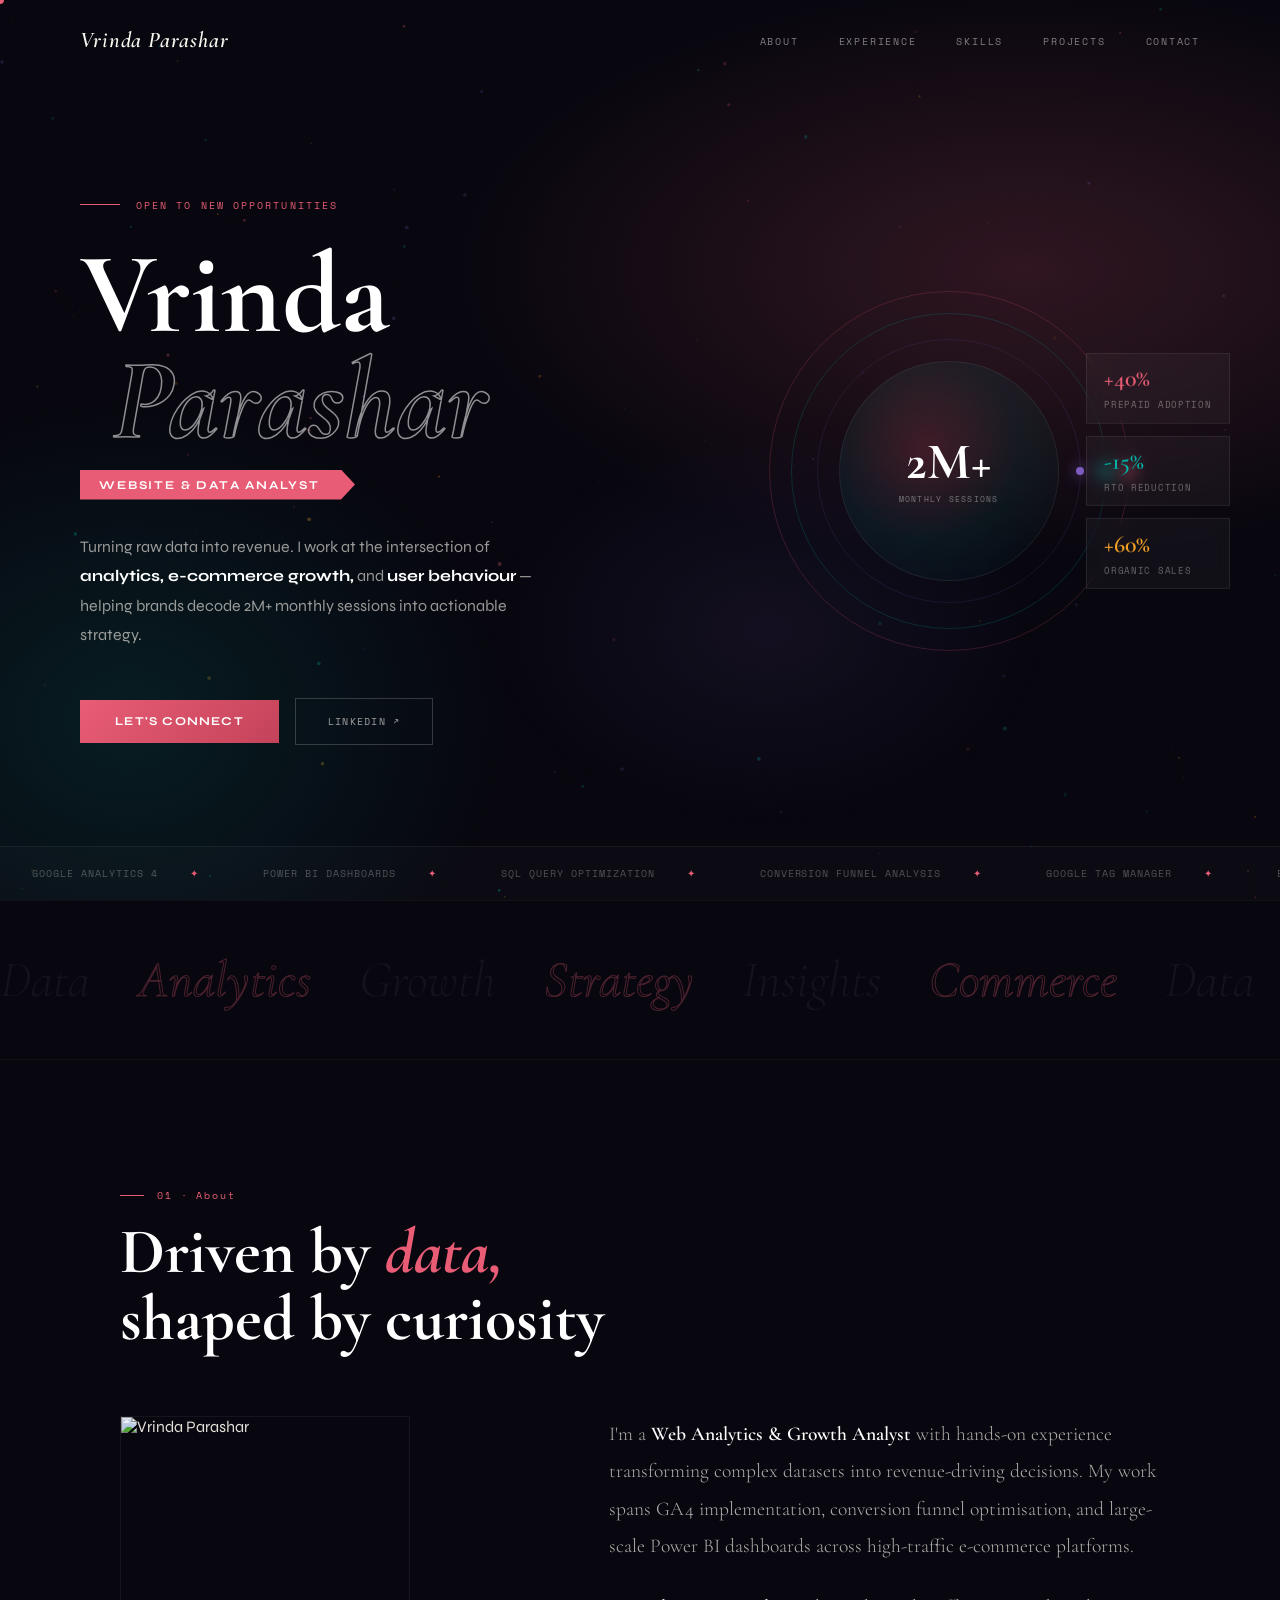
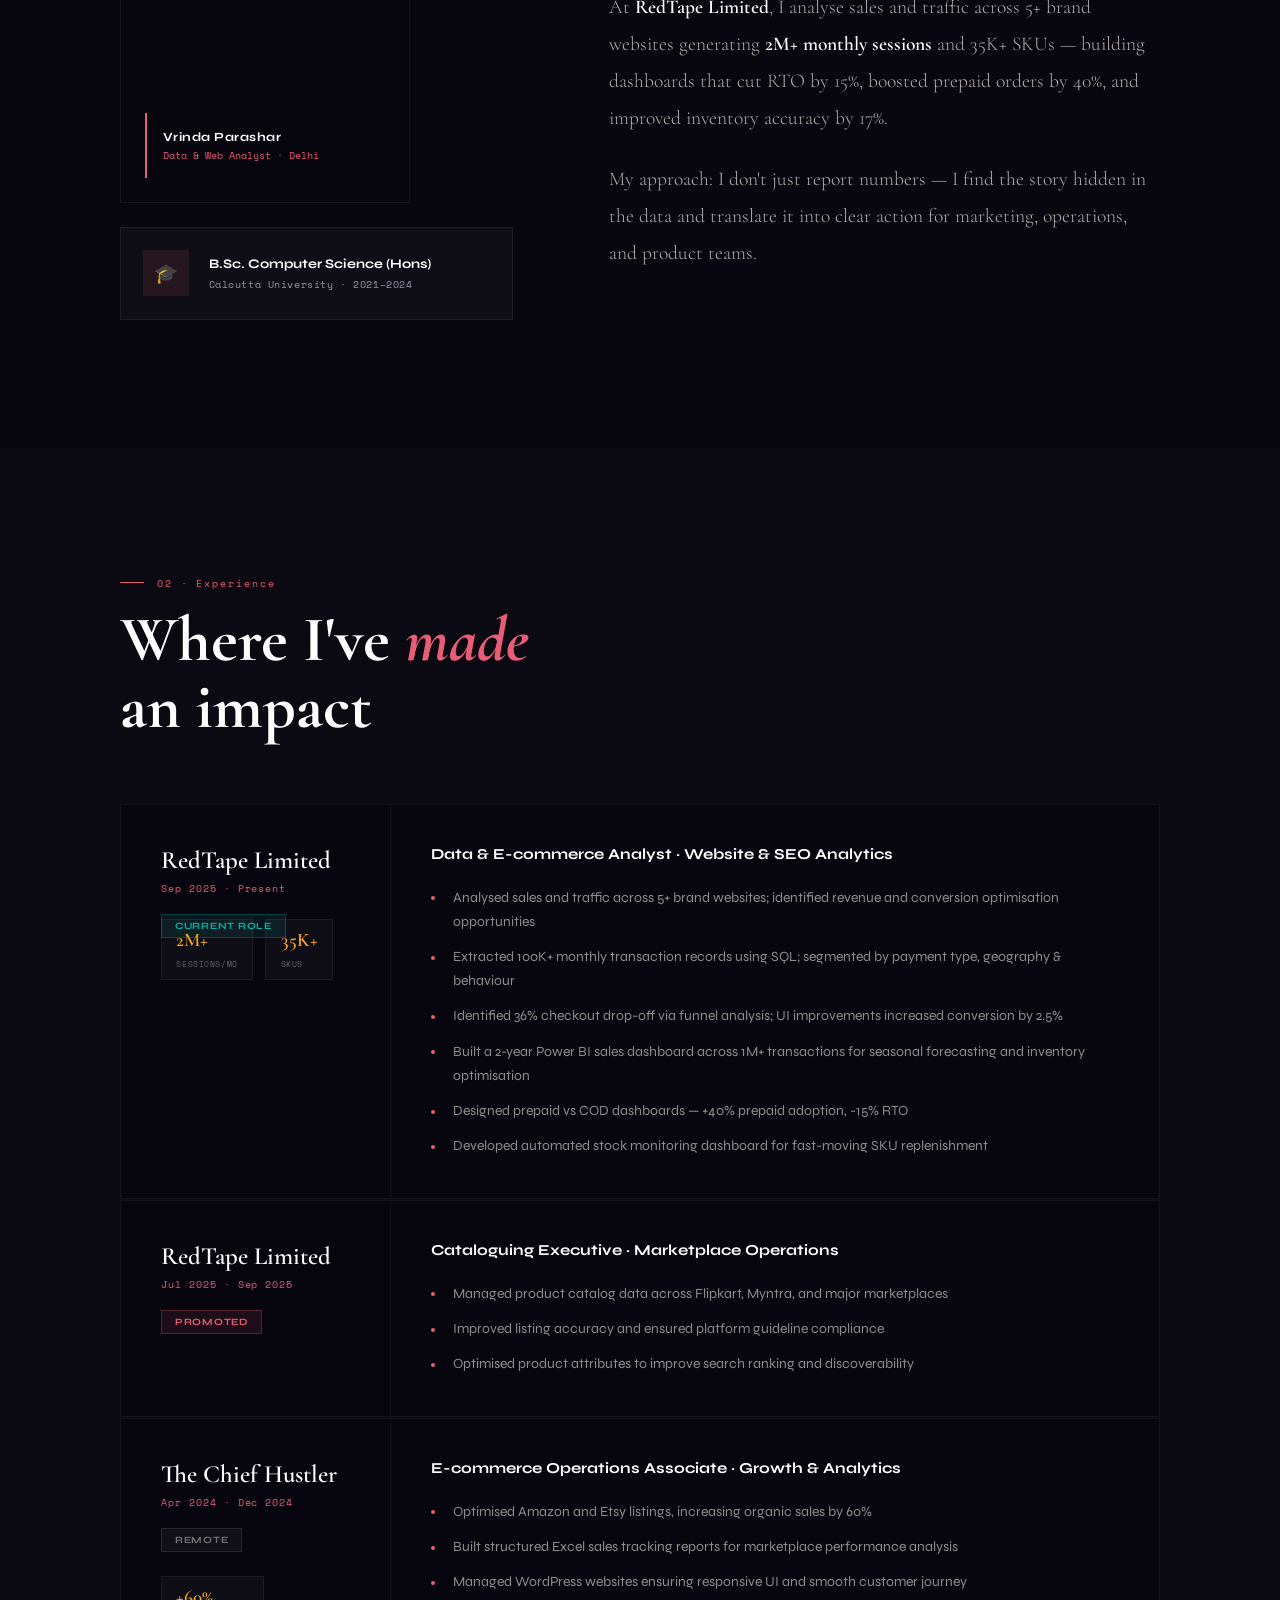
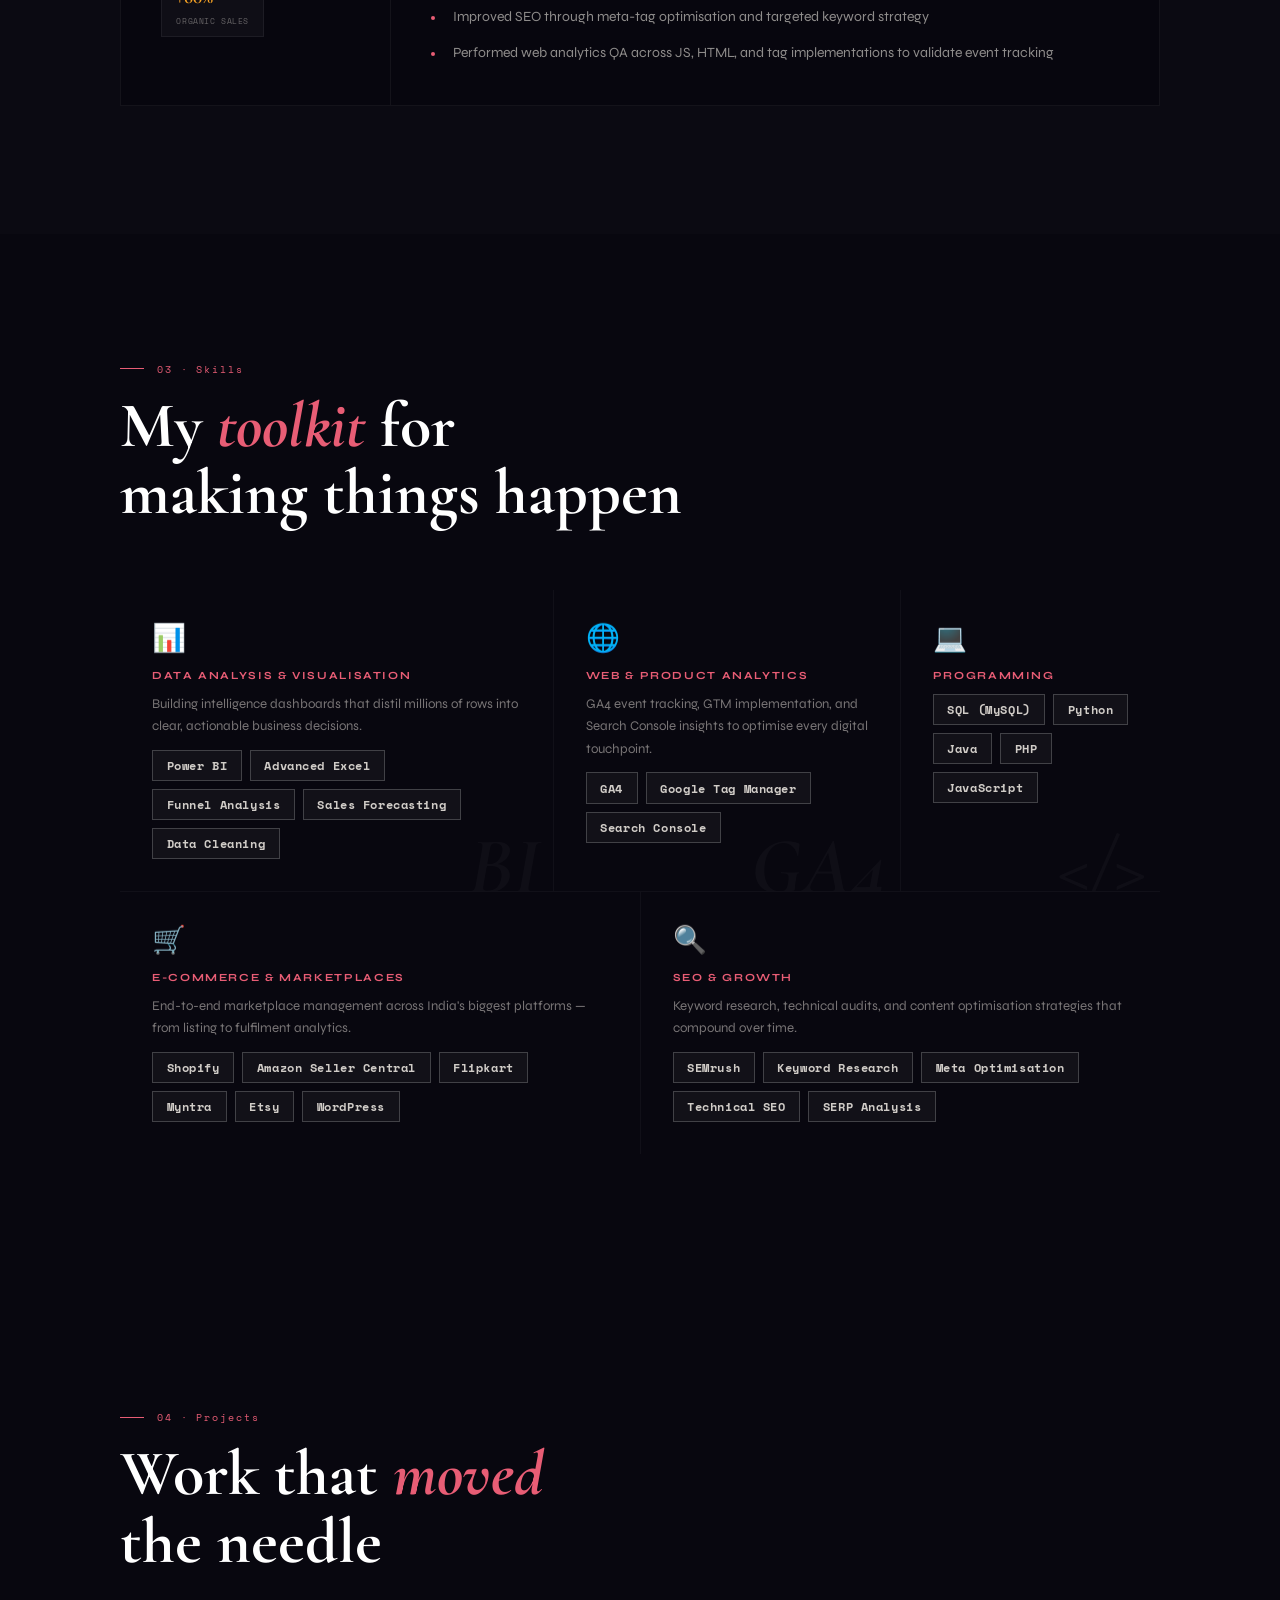
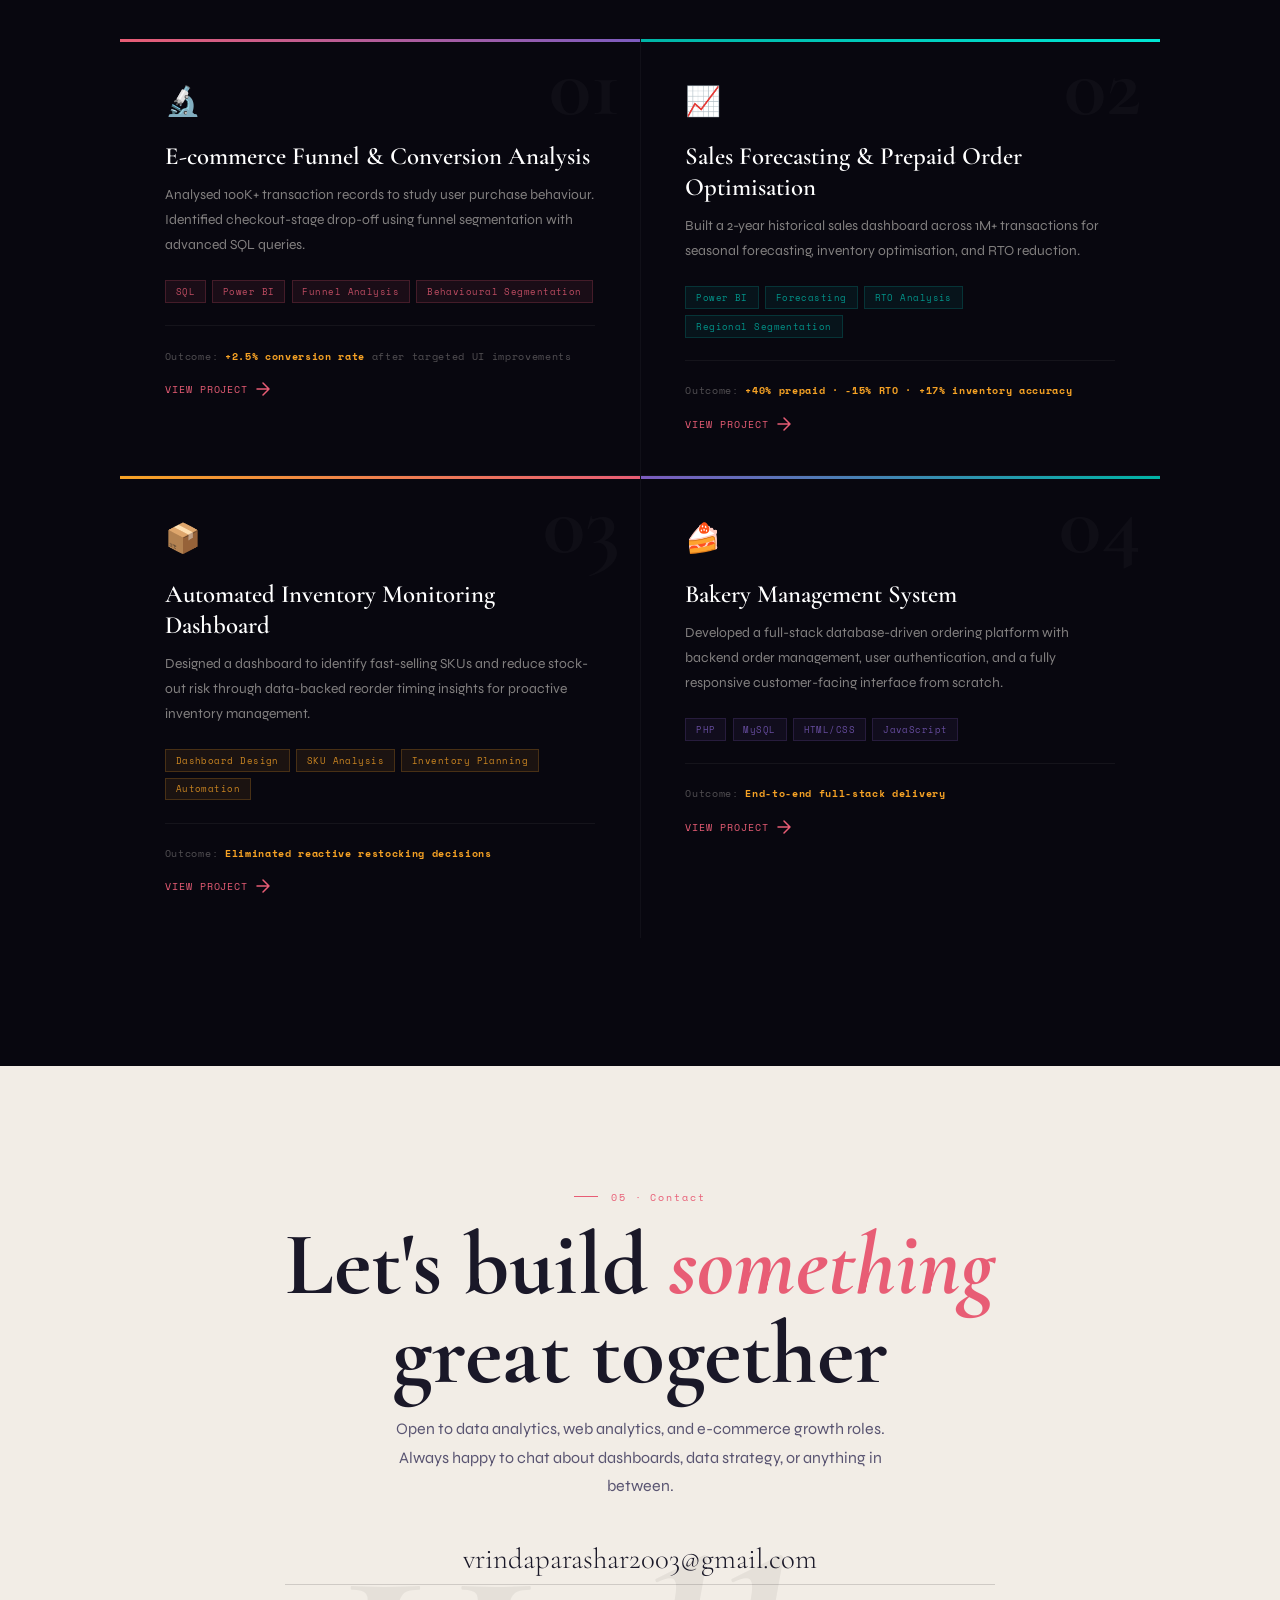
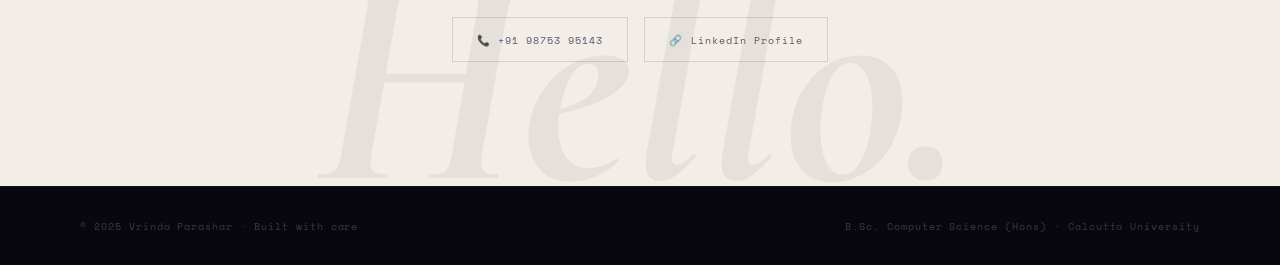
==== index (3).html @ 2be588fe "Add files via upload" ====
<!DOCTYPE html>
<html lang="en">
<head>
<meta charset="UTF-8">
<meta name="viewport" content="width=device-width, initial-scale=1.0">
<title>Vrinda Parashar · Data Analyst</title>
<link href="https://fonts.googleapis.com/css2?family=Cormorant+Garamond:ital,wght@0,300;0,400;0,600;0,700;1,300;1,600&family=Syne:wght@400;500;600;700;800&family=Space+Mono:ital@0;1&display=swap" rel="stylesheet">
<style>
:root {
  --ink: #08070f;
  --paper: #f2ede6;
  --rose: #e85d75;
  --teal: #00b4a6;
  --amber: #f7a325;
  --violet: #7c5cbf;
  --text-dark: #1a1828;
  --text-mid: #5a5572;
  --text-light: #9893a8;
  --white: #ffffff;
}
*,*::before,*::after{box-sizing:border-box;margin:0;padding:0}
html{scroll-behavior:smooth}
body{background:var(--ink);color:var(--paper);font-family:'Syne',sans-serif;overflow-x:hidden}
#bgCanvas{position:fixed;inset:0;z-index:0;opacity:.5;pointer-events:none}

/* CURSOR */
.cur{position:fixed;pointer-events:none;z-index:9999}
#curDot{width:8px;height:8px;background:var(--rose);border-radius:50%;transform:translate(-50%,-50%);transition:transform .15s}
#curRing{width:40px;height:40px;border:1.5px solid rgba(232,93,117,.45);border-radius:50%;transform:translate(-50%,-50%);transition:width .3s,height .3s,border-color .3s}

/* NAV */
nav{position:fixed;top:0;left:0;right:0;z-index:200;display:flex;justify-content:space-between;align-items:center;padding:1.6rem 5rem;mix-blend-mode:difference}
.nav-mark{font-family:'Cormorant Garamond',serif;font-size:1.4rem;font-style:italic;font-weight:600;color:#fff;letter-spacing:.04em;text-decoration:none}
.nav-links{display:flex;gap:2.5rem;list-style:none}
.nav-links a{font-family:'Space Mono',monospace;font-size:.62rem;color:rgba(255,255,255,.5);text-decoration:none;letter-spacing:.18em;text-transform:uppercase;transition:color .3s}
.nav-links a:hover{color:#fff}

/* HERO */
.hero{min-height:100vh;display:grid;grid-template-rows:1fr auto;position:relative;overflow:hidden}
.hero-bg{position:absolute;inset:0;background:radial-gradient(ellipse 70% 50% at 80% 30%,rgba(232,93,117,.18) 0%,transparent 65%),radial-gradient(ellipse 50% 60% at 10% 80%,rgba(0,180,166,.13) 0%,transparent 60%),radial-gradient(ellipse 40% 40% at 60% 70%,rgba(124,92,191,.1) 0%,transparent 55%)}
.hero-content{display:grid;grid-template-columns:1.1fr 1fr;align-items:center;padding:10rem 5rem 4rem;position:relative;z-index:2;gap:4rem}

.hero-eyebrow{display:flex;align-items:center;gap:1rem;font-family:'Space Mono',monospace;font-size:.65rem;color:var(--rose);letter-spacing:.2em;text-transform:uppercase;margin-bottom:1.8rem;animation:fadeUp .8s .2s both}
.eyebrow-line{width:2.5rem;height:1px;background:var(--rose)}

.hero-name{font-family:'Cormorant Garamond',serif;font-size:clamp(4.5rem,9vw,8.5rem);line-height:.92;font-weight:700;color:#fff;margin-bottom:1rem;animation:fadeUp .9s .35s both}
.hero-name .line2{font-style:italic;-webkit-text-stroke:1.5px rgba(255,255,255,.55);color:transparent;padding-left:2rem;display:block}

.hero-band{display:inline-flex;align-items:center;background:var(--rose);padding:.5rem 2.2rem .5rem 1.2rem;font-family:'Syne',sans-serif;font-size:.75rem;font-weight:700;letter-spacing:.15em;text-transform:uppercase;color:#fff;margin-bottom:2rem;clip-path:polygon(0 0,calc(100% - 14px) 0,100% 50%,calc(100% - 14px) 100%,0 100%);animation:fadeUp .8s .5s both}

.hero-desc{font-size:1rem;line-height:1.85;color:rgba(242,237,230,.62);max-width:460px;margin-bottom:3rem;animation:fadeUp .8s .65s both}
.hero-desc strong{color:#fff}

.hero-ctas{display:flex;gap:1rem;align-items:center;flex-wrap:wrap;animation:fadeUp .8s .8s both}

.btn-glow{position:relative;background:linear-gradient(135deg,var(--rose),#c4435a);color:#fff;padding:.9rem 2.2rem;font-family:'Syne',sans-serif;font-size:.75rem;font-weight:700;letter-spacing:.1em;text-transform:uppercase;text-decoration:none;transition:transform .3s,box-shadow .3s;display:inline-block}
.btn-glow:hover{transform:translateY(-3px);box-shadow:0 15px 40px rgba(232,93,117,.4)}
.btn-ghost{color:rgba(242,237,230,.65);padding:.9rem 2rem;font-family:'Space Mono',monospace;font-size:.65rem;letter-spacing:.12em;text-transform:uppercase;text-decoration:none;border:1px solid rgba(242,237,230,.2);transition:all .3s;display:inline-block}
.btn-ghost:hover{border-color:var(--teal);color:var(--teal)}

/* ORB */
.hero-right{position:relative;animation:fadeUp 1s .5s both}
.data-orb{position:relative;width:360px;height:360px;margin:auto}
.orb-ring{position:absolute;inset:0;border-radius:50%;border:1px solid rgba(232,93,117,.2);animation:spinOrb 20s linear infinite}
.orb-ring:nth-child(2){inset:22px;border-color:rgba(0,180,166,.2);animation-duration:14s;animation-direction:reverse}
.orb-ring:nth-child(3){inset:48px;border-color:rgba(124,92,191,.15);animation-duration:28s}
@keyframes spinOrb{to{transform:rotate(360deg)}}
.orb-dot{position:absolute;width:8px;height:8px;border-radius:50%;top:calc(50% - 4px);right:-4px}
.orb-ring:nth-child(1) .orb-dot{background:var(--rose);box-shadow:0 0 14px var(--rose)}
.orb-ring:nth-child(2) .orb-dot{background:var(--teal);box-shadow:0 0 14px var(--teal)}
.orb-ring:nth-child(3) .orb-dot{background:var(--violet);box-shadow:0 0 14px var(--violet)}
.orb-center{position:absolute;inset:70px;border-radius:50%;background:radial-gradient(circle at 40% 40%,rgba(232,93,117,.2),rgba(0,180,166,.08),transparent);border:1px solid rgba(255,255,255,.07);display:flex;flex-direction:column;align-items:center;justify-content:center;backdrop-filter:blur(6px)}
.orb-big{font-family:'Cormorant Garamond',serif;font-size:3.2rem;font-weight:700;color:#fff;line-height:1}
.orb-lbl{font-family:'Space Mono',monospace;font-size:.52rem;color:rgba(242,237,230,.45);letter-spacing:.15em;text-transform:uppercase;margin-top:.3rem}

.stat-chips{position:absolute;right:-30px;top:50%;transform:translateY(-50%);display:flex;flex-direction:column;gap:.75rem}
.chip{background:rgba(255,255,255,.04);border:1px solid rgba(255,255,255,.08);padding:.65rem 1.1rem;backdrop-filter:blur(8px)}
.chip-val{font-family:'Cormorant Garamond',serif;font-size:1.5rem;font-weight:600;color:#fff;display:block}
.chip-lbl{font-family:'Space Mono',monospace;font-size:.54rem;color:rgba(242,237,230,.4);letter-spacing:.08em;text-transform:uppercase}
.chip:nth-child(1) .chip-val{color:var(--rose)}
.chip:nth-child(2) .chip-val{color:var(--teal)}
.chip:nth-child(3) .chip-val{color:var(--amber)}

/* TICKER */
.hero-ticker{position:relative;z-index:2;border-top:1px solid rgba(255,255,255,.05);overflow:hidden;padding:1.2rem 0;background:rgba(255,255,255,.02)}
.ticker-track{display:flex;animation:ticker 28s linear infinite;width:max-content}
.ticker-item{display:flex;align-items:center;gap:2rem;padding:0 2rem;font-family:'Space Mono',monospace;font-size:.62rem;color:rgba(242,237,230,.3);letter-spacing:.1em;text-transform:uppercase;white-space:nowrap}
.ticker-item span{color:var(--rose)}
@keyframes ticker{to{transform:translateX(-50%)}}

/* MARQUEE */
.marquee-divider{overflow:hidden;padding:3rem 0;border-top:1px solid rgba(255,255,255,.04);border-bottom:1px solid rgba(255,255,255,.04)}
.marquee-track{display:flex;gap:3rem;animation:marquee 22s linear infinite;width:max-content;align-items:center}
.mw{font-family:'Cormorant Garamond',serif;font-size:3.2rem;font-weight:300;font-style:italic;color:rgba(255,255,255,.05);white-space:nowrap}
.mw.a{-webkit-text-stroke:1px rgba(232,93,117,.3);color:transparent}
@keyframes marquee{to{transform:translateX(-50%)}}

/* SECTION */
.section{max-width:1200px;margin:0 auto;padding:8rem 5rem;position:relative;z-index:1}
.sec-num{font-family:'Space Mono',monospace;font-size:.6rem;color:var(--rose);letter-spacing:.2em;display:flex;align-items:center;gap:.8rem;margin-bottom:1rem}
.sec-num::before{content:'';width:1.5rem;height:1px;background:var(--rose)}
.sec-title{font-family:'Cormorant Garamond',serif;font-size:clamp(2.5rem,5vw,4.5rem);font-weight:700;line-height:1.05;color:#fff}
.sec-title em{font-style:italic;color:var(--rose)}
.sec-header{margin-bottom:4rem}

/* ABOUT */
.about-grid{display:grid;grid-template-columns:1fr 1.4fr;gap:6rem;align-items:start;margin-top:3rem}
.about-left{position:sticky;top:8rem}
.about-portrait{width:100%;aspect-ratio:3/4;max-width:290px;border:1px solid rgba(255,255,255,.06);position:relative;overflow:hidden}
.about-portrait img{width:100%;height:100%;object-fit:cover;object-position:center top;display:block;filter:brightness(.92) contrast(1.05)}
.portrait-tag{position:absolute;bottom:1.5rem;left:1.5rem;right:1.5rem;background:rgba(8,7,15,.85);backdrop-filter:blur(8px);padding:1rem;border-left:2px solid var(--rose)}
.pt-title{font-family:'Syne',sans-serif;font-size:.78rem;font-weight:700;color:#fff;letter-spacing:.04em}
.pt-sub{font-family:'Space Mono',monospace;font-size:.6rem;color:var(--rose);margin-top:.25rem}
.edu-badge{margin-top:1.5rem;background:rgba(255,255,255,.03);border:1px solid rgba(255,255,255,.07);padding:1.4rem;display:flex;gap:1.2rem;align-items:center}
.edu-icon{width:46px;height:46px;background:rgba(232,93,117,.1);display:flex;align-items:center;justify-content:center;font-size:1.2rem;flex-shrink:0}
.edu-deg{font-family:'Syne',sans-serif;font-size:.82rem;font-weight:700;color:#fff}
.edu-school{font-family:'Space Mono',monospace;font-size:.6rem;color:var(--text-light);letter-spacing:.06em;margin-top:.3rem}

.about-text p{font-family:'Cormorant Garamond',serif;font-size:1.22rem;font-weight:300;line-height:1.9;color:rgba(242,237,230,.72);margin-bottom:1.5rem}
.about-text p strong{color:#fff;font-weight:600}

/* EXPERIENCE */
.exp-section{background:rgba(255,255,255,.012);margin:0;max-width:100%}
.exp-inner{max-width:1200px;margin:0 auto;padding:8rem 5rem}
.exp-cards{display:flex;flex-direction:column;gap:1px;margin-top:4rem}

.exp-card{background:rgba(8,7,15,.85);border:1px solid rgba(255,255,255,.05);display:grid;grid-template-columns:270px 1fr;position:relative;overflow:hidden;transition:border-color .4s,background .4s;cursor:default}
.exp-card::before{content:'';position:absolute;left:0;top:0;bottom:0;width:3px;background:linear-gradient(to bottom,var(--rose),var(--violet));transform:scaleY(0);transform-origin:top;transition:transform .5s cubic-bezier(.4,0,.2,1)}
.exp-card:hover{border-color:rgba(232,93,117,.18);background:rgba(232,93,117,.025)}
.exp-card:hover::before{transform:scaleY(1)}

.exp-left{padding:2.5rem;border-right:1px solid rgba(255,255,255,.05)}
.exp-company{font-family:'Cormorant Garamond',serif;font-size:1.55rem;font-weight:600;color:#fff;margin-bottom:.35rem}
.exp-period{font-family:'Space Mono',monospace;font-size:.6rem;color:var(--rose);letter-spacing:.1em;margin-bottom:1.2rem}
.badge{display:inline-block;font-family:'Syne',sans-serif;font-size:.6rem;font-weight:700;padding:.3rem .8rem;letter-spacing:.08em;text-transform:uppercase}
.badge.cur{background:rgba(0,180,166,.1);border:1px solid rgba(0,180,166,.28);color:var(--teal)}
.badge.promoted{background:rgba(232,93,117,.1);border:1px solid rgba(232,93,117,.28);color:var(--rose)}
.badge.past{background:rgba(255,255,255,.04);border:1px solid rgba(255,255,255,.1);color:rgba(242,237,230,.45)}
.exp-metrics{display:flex;gap:.75rem;margin-top:1.5rem;flex-wrap:wrap}
.metric{background:rgba(255,255,255,.03);border:1px solid rgba(255,255,255,.06);padding:.5rem .9rem}
.metric-val{font-family:'Cormorant Garamond',serif;font-size:1.2rem;font-weight:600;color:var(--amber);display:block}
.metric-lbl{font-family:'Space Mono',monospace;font-size:.52rem;color:rgba(242,237,230,.38);letter-spacing:.07em;text-transform:uppercase}

.exp-right{padding:2.5rem}
.exp-role{font-family:'Syne',sans-serif;font-size:.95rem;font-weight:700;color:#fff;margin-bottom:1.4rem}
.exp-list{list-style:none;display:flex;flex-direction:column;gap:.7rem}
.exp-list li{display:grid;grid-template-columns:8px 1fr;gap:.9rem;font-size:.875rem;line-height:1.72;color:rgba(242,237,230,.58)}
.exp-list li::before{content:'';display:block;width:4px;height:4px;border-radius:50%;background:var(--rose);margin-top:.68rem;flex-shrink:0}

/* SKILLS MOSAIC */
.skills-mosaic{display:grid;grid-template-columns:repeat(12,1fr);gap:1px;background:rgba(255,255,255,.04);margin-top:3.5rem}
.skill-tile{background:var(--ink);padding:2rem;transition:background .3s;position:relative;overflow:hidden}
.skill-tile:hover{background:rgba(255,255,255,.025)}
.skill-tile.w5{grid-column:span 5}
.skill-tile.w4{grid-column:span 4}
.skill-tile.w3{grid-column:span 3}
.skill-tile.w6{grid-column:span 6}
.skill-tile h4{font-family:'Syne',sans-serif;font-size:.68rem;font-weight:700;text-transform:uppercase;letter-spacing:.15em;color:var(--rose);margin-bottom:.7rem}
.skill-tile p{font-size:.83rem;color:rgba(242,237,230,.48);line-height:1.7}
.skill-tile-icon{font-size:1.7rem;margin-bottom:.9rem;display:block}
.skill-big{font-family:'Cormorant Garamond',serif;font-size:5rem;font-weight:700;font-style:italic;color:rgba(255,255,255,.03);position:absolute;bottom:-1rem;right:.8rem;line-height:1;pointer-events:none}

/* PILLS — bigger and bolder */
.pills{display:flex;flex-wrap:wrap;gap:.5rem;margin-top:.75rem}
.pill{font-family:'Space Mono',monospace;font-size:.72rem;font-weight:700;padding:.38rem .85rem;border:1.5px solid rgba(255,255,255,.2);color:rgba(242,237,230,.85);letter-spacing:.05em;transition:all .2s;background:rgba(255,255,255,.04)}
.pill:hover{border-color:var(--teal);color:var(--teal);background:rgba(0,180,166,.06)}

/* PROJECTS */
.projects-grid{display:grid;grid-template-columns:1fr 1fr;gap:1px;background:rgba(255,255,255,.04);margin-top:3.5rem}
.proj-card{background:var(--ink);padding:2.8rem;position:relative;overflow:hidden;transition:background .3s;cursor:pointer;text-decoration:none;display:block;color:inherit}
.proj-card:hover{background:rgba(255,255,255,.022)}
.proj-accent{position:absolute;top:0;left:0;right:0;height:3px}
.proj-card:nth-child(1) .proj-accent{background:linear-gradient(90deg,var(--rose),var(--violet))}
.proj-card:nth-child(2) .proj-accent{background:linear-gradient(90deg,var(--teal),#00e6d4)}
.proj-card:nth-child(3) .proj-accent{background:linear-gradient(90deg,var(--amber),var(--rose))}
.proj-card:nth-child(4) .proj-accent{background:linear-gradient(90deg,var(--violet),var(--teal))}
.proj-num{font-family:'Cormorant Garamond',serif;font-size:5.5rem;font-weight:700;color:rgba(255,255,255,.03);position:absolute;top:.2rem;right:1.2rem;line-height:1;pointer-events:none}
.proj-icon{font-size:1.8rem;margin-bottom:1.4rem;display:block}
.proj-card h3{font-family:'Cormorant Garamond',serif;font-size:1.55rem;font-weight:600;color:#fff;margin-bottom:.7rem;line-height:1.25}
.proj-card p{font-size:.865rem;color:rgba(242,237,230,.52);line-height:1.8;margin-bottom:1.4rem}
.proj-stack{display:flex;gap:.38rem;flex-wrap:wrap}
.ptag{font-family:'Space Mono',monospace;font-size:.56rem;padding:.24rem .62rem;letter-spacing:.05em}
.proj-card:nth-child(1) .ptag{background:rgba(232,93,117,.08);border:1px solid rgba(232,93,117,.2);color:rgba(232,93,117,.8)}
.proj-card:nth-child(2) .ptag{background:rgba(0,180,166,.08);border:1px solid rgba(0,180,166,.2);color:rgba(0,180,166,.8)}
.proj-card:nth-child(3) .ptag{background:rgba(247,163,37,.08);border:1px solid rgba(247,163,37,.2);color:rgba(247,163,37,.8)}
.proj-card:nth-child(4) .ptag{background:rgba(124,92,191,.08);border:1px solid rgba(124,92,191,.2);color:rgba(124,92,191,.8)}
.proj-result{margin-top:1.4rem;padding-top:1.4rem;border-top:1px solid rgba(255,255,255,.05);font-family:'Space Mono',monospace;font-size:.6rem;color:rgba(242,237,230,.32);letter-spacing:.07em}
.proj-result strong{color:var(--amber)}
.proj-cta{display:flex;align-items:center;gap:.5rem;margin-top:1.2rem;font-family:'Space Mono',monospace;font-size:.6rem;color:var(--rose);letter-spacing:.1em;text-transform:uppercase}
.proj-cta svg{transition:transform .3s}
.proj-card:hover .proj-cta svg{transform:translateX(4px)}

/* CHART CONTAINERS */
.chart-wrap{margin:1.5rem 0 0;position:relative;width:100%;border-top:1px solid rgba(255,255,255,.05);padding-top:1.2rem}
.chart-title{font-family:'Space Mono',monospace;font-size:.58rem;color:rgba(242,237,230,.3);letter-spacing:.12em;text-transform:uppercase;margin-bottom:.9rem}
.funnel-bar-wrap{display:flex;flex-direction:column;gap:7px}
.funnel-row{display:flex;align-items:center;gap:10px}
.funnel-name{font-family:'Space Mono',monospace;font-size:.56rem;color:rgba(242,237,230,.38);width:74px;flex-shrink:0;text-align:right}
.funnel-track{flex:1;background:rgba(255,255,255,.04);border-radius:2px;height:20px;position:relative;overflow:hidden}
.funnel-fill{height:100%;border-radius:2px;display:flex;align-items:center;justify-content:flex-end;padding-right:7px;width:0;transition:width 1.4s cubic-bezier(.4,0,.2,1)}
.funnel-pct{font-family:'Space Mono',monospace;font-size:.56rem;color:rgba(255,255,255,.85)}
.funnel-drop{font-family:'Space Mono',monospace;font-size:.52rem;color:var(--rose);width:46px;flex-shrink:0}
.ba-grid{display:grid;grid-template-columns:1fr 1fr;gap:1rem}
.ba-col-label{font-family:'Space Mono',monospace;font-size:.55rem;color:rgba(242,237,230,.35);letter-spacing:.08em;text-transform:uppercase;text-align:center;margin-bottom:.5rem}
.ba-bars{display:flex;flex-direction:column;gap:5px}
.ba-bar-row{display:flex;align-items:center;gap:6px}
.ba-bar-name{font-family:'Space Mono',monospace;font-size:.52rem;color:rgba(242,237,230,.38);width:28px;flex-shrink:0;text-align:right}
.ba-track{flex:1;background:rgba(255,255,255,.04);border-radius:2px;height:15px;overflow:hidden}
.ba-fill{height:100%;border-radius:2px;width:0;transition:width 1.4s cubic-bezier(.4,0,.2,1)}
.ba-val{font-family:'Space Mono',monospace;font-size:.52rem;color:rgba(242,237,230,.5);width:28px;flex-shrink:0}
.donut-row{display:flex;align-items:center;gap:1.5rem}
.donut-legend{display:flex;flex-direction:column;gap:.5rem;flex:1}
.donut-legend-item{display:flex;align-items:center;gap:.5rem;font-family:'Space Mono',monospace;font-size:.56rem;color:rgba(242,237,230,.5)}
.donut-legend-item b{display:inline-block;width:8px;height:8px;border-radius:50%;flex-shrink:0}
.donut-legend-val{margin-left:auto;color:rgba(242,237,230,.8)}

/* CONTACT */
.contact-wrap{background:var(--paper);color:var(--text-dark);position:relative;overflow:hidden;min-height:80vh;display:flex;align-items:center;justify-content:center}
.contact-bg-txt{position:absolute;font-family:'Cormorant Garamond',serif;font-size:24vw;font-weight:700;font-style:italic;color:rgba(8,7,15,.055);white-space:nowrap;pointer-events:none;bottom:-3rem;left:50%;transform:translateX(-50%);line-height:1}
.contact-inner{text-align:center;position:relative;z-index:2;padding:6rem 2rem}
.contact-inner .sec-num{color:var(--rose);justify-content:center}
.contact-inner .sec-num::before{background:var(--rose)}
.contact-inner h2{font-family:'Cormorant Garamond',serif;font-size:clamp(3rem,7vw,6rem);font-weight:700;line-height:1;color:var(--text-dark);margin-bottom:1rem}
.contact-inner h2 em{font-style:italic;color:var(--rose)}
.contact-sub{font-size:1rem;color:var(--text-mid);line-height:1.8;max-width:500px;margin:0 auto 2.5rem}
.c-email{display:block;font-family:'Cormorant Garamond',serif;font-size:clamp(1rem,2.5vw,1.8rem);font-weight:300;color:var(--text-dark);text-decoration:none;border-bottom:1px solid rgba(8,7,15,.15);padding-bottom:.5rem;transition:color .3s;margin-bottom:2rem}
.c-email:hover{color:var(--rose)}
.c-row{display:flex;justify-content:center;gap:1rem;flex-wrap:wrap}
.c-link{display:flex;align-items:center;gap:.6rem;font-family:'Space Mono',monospace;font-size:.65rem;color:var(--text-mid);text-decoration:none;letter-spacing:.1em;padding:.85rem 1.5rem;border:1px solid rgba(8,7,15,.12);transition:all .3s}
.c-link:hover{background:var(--rose);color:#fff;border-color:var(--rose)}

/* FOOTER */
footer{background:var(--ink);padding:2rem 5rem;display:flex;justify-content:space-between;align-items:center;border-top:1px solid rgba(255,255,255,.04)}
footer p{font-family:'Space Mono',monospace;font-size:.6rem;color:rgba(242,237,230,.22);letter-spacing:.1em}

/* REVEAL */
.reveal{opacity:0;transform:translateY(28px);transition:opacity .7s cubic-bezier(.4,0,.2,1),transform .7s cubic-bezier(.4,0,.2,1)}
.reveal.in{opacity:1;transform:none}
.d1{transition-delay:.1s}.d2{transition-delay:.2s}.d3{transition-delay:.3s}

@keyframes fadeUp{from{opacity:0;transform:translateY(36px)}to{opacity:1;transform:none}}

/* RESPONSIVE */
@media(max-width:960px){
  nav{padding:1.5rem 2rem}
  .hero-content{grid-template-columns:1fr;padding:8rem 2rem 3rem}
  .hero-right{display:none}
  .section{padding:5rem 2rem}
  .about-grid{grid-template-columns:1fr;gap:3rem}
  .about-left{position:static}
  .exp-inner{padding:5rem 2rem}
  .exp-card{grid-template-columns:1fr}
  .exp-left{border-right:none;border-bottom:1px solid rgba(255,255,255,.05)}
  .skill-tile{grid-column:span 12!important}
  .projects-grid{grid-template-columns:1fr}
  footer{padding:2rem;flex-direction:column;gap:.5rem;text-align:center}
}
</style>
</head>
<body>

<canvas id="bgCanvas"></canvas>
<div class="cur" id="curDot" style="position:fixed;top:0;left:0"></div>
<div class="cur" id="curRing" style="position:fixed;top:0;left:0"></div>

<nav>
  <a href="index.html" class="nav-mark">Vrinda Parashar</a>
  <ul class="nav-links">
    <li><a href="#about">About</a></li>
    <li><a href="#experience">Experience</a></li>
    <li><a href="#skills">Skills</a></li>
    <li><a href="#projects">Projects</a></li>
    <li><a href="#contact">Contact</a></li>
  </ul>
</nav>

<!-- HERO -->
<section class="hero">
  <div class="hero-bg"></div>
  <div class="hero-content">
    <div>
      <div class="hero-eyebrow"><span class="eyebrow-line"></span>Open to new opportunities</div>
      <h1 class="hero-name">Vrinda<span class="line2">Parashar</span></h1>
      <div class="hero-band">Website &amp; Data Analyst</div>
      <p class="hero-desc">Turning raw data into revenue. I work at the intersection of <strong>analytics, e-commerce growth,</strong> and <strong>user behaviour</strong> — helping brands decode 2M+ monthly sessions into actionable strategy.</p>
      <div class="hero-ctas">
        <a href="mailto:vrindaparashar2003@gmail.com" class="btn-glow">Let's Connect</a>
        <a href="https://linkedin.com/in/vrinda-parashar2024" target="_blank" class="btn-ghost">LinkedIn ↗</a>
      </div>
    </div>
    <div class="hero-right">
      <div class="data-orb">
        <div class="orb-ring"><div class="orb-dot"></div></div>
        <div class="orb-ring"><div class="orb-dot"></div></div>
        <div class="orb-ring"><div class="orb-dot"></div></div>
        <div class="orb-center"><span class="orb-big">2M+</span><span class="orb-lbl">Monthly Sessions</span></div>
      </div>
      <div class="stat-chips">
        <div class="chip"><span class="chip-val">+40%</span><span class="chip-lbl">Prepaid Adoption</span></div>
        <div class="chip"><span class="chip-val">-15%</span><span class="chip-lbl">RTO Reduction</span></div>
        <div class="chip"><span class="chip-val">+60%</span><span class="chip-lbl">Organic Sales</span></div>
      </div>
    </div>
  </div>
  <div class="hero-ticker">
    <div class="ticker-track">
      <div class="ticker-item">Google Analytics 4 <span>✦</span></div>
      <div class="ticker-item">Power BI Dashboards <span>✦</span></div>
      <div class="ticker-item">SQL Query Optimization <span>✦</span></div>
      <div class="ticker-item">Conversion Funnel Analysis <span>✦</span></div>
      <div class="ticker-item">Google Tag Manager <span>✦</span></div>
      <div class="ticker-item">E-commerce Analytics <span>✦</span></div>
      <div class="ticker-item">Sales Forecasting <span>✦</span></div>
      <div class="ticker-item">SEO &amp; Search Console <span>✦</span></div>
      <div class="ticker-item">Google Analytics 4 <span>✦</span></div>
      <div class="ticker-item">Power BI Dashboards <span>✦</span></div>
      <div class="ticker-item">SQL Query Optimization <span>✦</span></div>
      <div class="ticker-item">Conversion Funnel Analysis <span>✦</span></div>
      <div class="ticker-item">Google Tag Manager <span>✦</span></div>
      <div class="ticker-item">E-commerce Analytics <span>✦</span></div>
      <div class="ticker-item">Sales Forecasting <span>✦</span></div>
      <div class="ticker-item">SEO &amp; Search Console <span>✦</span></div>
    </div>
  </div>
</section>

<!-- MARQUEE -->
<div class="marquee-divider">
  <div class="marquee-track">
    <span class="mw">Data</span><span class="mw a">Analytics</span><span class="mw">Growth</span><span class="mw a">Strategy</span><span class="mw">Insights</span><span class="mw a">Commerce</span><span class="mw">Data</span><span class="mw a">Analytics</span><span class="mw">Growth</span><span class="mw a">Strategy</span><span class="mw">Insights</span><span class="mw a">Commerce</span>
  </div>
</div>

<!-- ABOUT -->
<section class="section" id="about">
  <div class="sec-header reveal">
    <div class="sec-num">01 · About</div>
    <h2 class="sec-title">Driven by <em>data,</em><br>shaped by curiosity</h2>
  </div>
  <div class="about-grid">
    <div class="about-left reveal">
      <div class="about-portrait">
        <img src="[data-uri]" alt="Vrinda Parashar" />
        <div class="portrait-tag"><div class="pt-title">Vrinda Parashar</div><div class="pt-sub">Data &amp; Web Analyst · Delhi</div></div>
      </div>
      <div class="edu-badge"><div class="edu-icon">🎓</div><div><div class="edu-deg">B.Sc. Computer Science (Hons)</div><div class="edu-school">Calcutta University · 2021–2024</div></div></div>
    </div>
    <div class="about-text">
      <p class="reveal">I'm a <strong>Web Analytics &amp; Growth Analyst</strong> with hands-on experience transforming complex datasets into revenue-driving decisions. My work spans GA4 implementation, conversion funnel optimisation, and large-scale Power BI dashboards across high-traffic e-commerce platforms.</p>
      <p class="reveal d1">At <strong>RedTape Limited</strong>, I analyse sales and traffic across 5+ brand websites generating <strong>2M+ monthly sessions</strong> and 35K+ SKUs — building dashboards that cut RTO by 15%, boosted prepaid orders by 40%, and improved inventory accuracy by 17%.</p>
      <p class="reveal d2">My approach: I don't just report numbers — I find the story hidden in the data and translate it into clear action for marketing, operations, and product teams.</p>
    </div>
  </div>
</section>

<!-- EXPERIENCE -->
<div class="exp-section" id="experience">
  <div class="exp-inner">
    <div class="sec-header reveal">
      <div class="sec-num">02 · Experience</div>
      <h2 class="sec-title">Where I've <em>made</em><br>an impact</h2>
    </div>
    <div class="exp-cards">
      <div class="exp-card reveal">
        <div class="exp-left">
          <div class="exp-company">RedTape Limited</div>
          <div class="exp-period">Sep 2025 · Present</div>
          <span class="badge cur">Current Role</span>
          <div class="exp-metrics">
            <div class="metric"><span class="metric-val">2M+</span><span class="metric-lbl">Sessions/mo</span></div>
            <div class="metric"><span class="metric-val">35K+</span><span class="metric-lbl">SKUs</span></div>
          </div>
        </div>
        <div class="exp-right">
          <div class="exp-role">Data &amp; E-commerce Analyst · Website &amp; SEO Analytics</div>
          <ul class="exp-list">
            <li>Analysed sales and traffic across 5+ brand websites; identified revenue and conversion optimisation opportunities</li>
            <li>Extracted 100K+ monthly transaction records using SQL; segmented by payment type, geography &amp; behaviour</li>
            <li>Identified 36% checkout drop-off via funnel analysis; UI improvements increased conversion by 2.5%</li>
            <li>Built a 2-year Power BI sales dashboard across 1M+ transactions for seasonal forecasting and inventory optimisation</li>
            <li>Designed prepaid vs COD dashboards — +40% prepaid adoption, -15% RTO</li>
            <li>Developed automated stock monitoring dashboard for fast-moving SKU replenishment</li>
          </ul>
        </div>
      </div>
      <div class="exp-card reveal d1">
        <div class="exp-left">
          <div class="exp-company">RedTape Limited</div>
          <div class="exp-period">Jul 2025 · Sep 2025</div>
          <span class="badge promoted">Promoted</span>
        </div>
        <div class="exp-right">
          <div class="exp-role">Cataloguing Executive · Marketplace Operations</div>
          <ul class="exp-list">
            <li>Managed product catalog data across Flipkart, Myntra, and major marketplaces</li>
            <li>Improved listing accuracy and ensured platform guideline compliance</li>
            <li>Optimised product attributes to improve search ranking and discoverability</li>
          </ul>
        </div>
      </div>
      <div class="exp-card reveal d2">
        <div class="exp-left">
          <div class="exp-company">The Chief Hustler</div>
          <div class="exp-period">Apr 2024 · Dec 2024</div>
          <span class="badge past">Remote</span>
          <div class="exp-metrics"><div class="metric"><span class="metric-val">+60%</span><span class="metric-lbl">Organic Sales</span></div></div>
        </div>
        <div class="exp-right">
          <div class="exp-role">E-commerce Operations Associate · Growth &amp; Analytics</div>
          <ul class="exp-list">
            <li>Optimised Amazon and Etsy listings, increasing organic sales by 60%</li>
            <li>Built structured Excel sales tracking reports for marketplace performance analysis</li>
            <li>Managed WordPress websites ensuring responsive UI and smooth customer journey</li>
            <li>Improved SEO through meta-tag optimisation and targeted keyword strategy</li>
            <li>Performed web analytics QA across JS, HTML, and tag implementations to validate event tracking</li>
          </ul>
        </div>
      </div>
    </div>
  </div>
</div>

<!-- SKILLS -->
<section class="section" id="skills">
  <div class="sec-header reveal">
    <div class="sec-num">03 · Skills</div>
    <h2 class="sec-title">My <em>toolkit</em> for<br>making things happen</h2>
  </div>
  <div class="skills-mosaic reveal">
    <div class="skill-tile w5">
      <span class="skill-tile-icon">📊</span>
      <h4>Data Analysis &amp; Visualisation</h4>
      <p>Building intelligence dashboards that distil millions of rows into clear, actionable business decisions.</p>
      <div class="pills"><span class="pill">Power BI</span><span class="pill">Advanced Excel</span><span class="pill">Funnel Analysis</span><span class="pill">Sales Forecasting</span><span class="pill">Data Cleaning</span></div>
      <div class="skill-big">BI</div>
    </div>
    <div class="skill-tile w4">
      <span class="skill-tile-icon">🌐</span>
      <h4>Web &amp; Product Analytics</h4>
      <p>GA4 event tracking, GTM implementation, and Search Console insights to optimise every digital touchpoint.</p>
      <div class="pills"><span class="pill">GA4</span><span class="pill">Google Tag Manager</span><span class="pill">Search Console</span></div>
      <div class="skill-big">GA4</div>
    </div>
    <div class="skill-tile w3">
      <span class="skill-tile-icon">💻</span>
      <h4>Programming</h4>
      <div class="pills"><span class="pill">SQL (MySQL)</span><span class="pill">Python</span><span class="pill">Java</span><span class="pill">PHP</span><span class="pill">JavaScript</span></div>
      <div class="skill-big">&lt;/&gt;</div>
    </div>
    <div class="skill-tile w6">
      <span class="skill-tile-icon">🛒</span>
      <h4>E-commerce &amp; Marketplaces</h4>
      <p>End-to-end marketplace management across India's biggest platforms — from listing to fulfilment analytics.</p>
      <div class="pills"><span class="pill">Shopify</span><span class="pill">Amazon Seller Central</span><span class="pill">Flipkart</span><span class="pill">Myntra</span><span class="pill">Etsy</span><span class="pill">WordPress</span></div>
    </div>
    <div class="skill-tile w6">
      <span class="skill-tile-icon">🔍</span>
      <h4>SEO &amp; Growth</h4>
      <p>Keyword research, technical audits, and content optimisation strategies that compound over time.</p>
      <div class="pills"><span class="pill">SEMrush</span><span class="pill">Keyword Research</span><span class="pill">Meta Optimisation</span><span class="pill">Technical SEO</span><span class="pill">SERP Analysis</span></div>
    </div>
  </div>
</section>

<!-- PROJECTS -->
<section class="section" id="projects">
  <div class="sec-header reveal">
    <div class="sec-num">04 · Projects</div>
    <h2 class="sec-title">Work that <em>moved</em><br>the needle</h2>
  </div>
  <div class="projects-grid">

    <a href="project-funnel.html" class="proj-card reveal">
      <div class="proj-accent"></div>
      <div class="proj-num">01</div>
      <span class="proj-icon">🔬</span>
      <h3>E-commerce Funnel &amp; Conversion Analysis</h3>
      <p>Analysed 100K+ transaction records to study user purchase behaviour. Identified checkout-stage drop-off using funnel segmentation with advanced SQL queries.</p>
      <div class="proj-stack"><span class="ptag">SQL</span><span class="ptag">Power BI</span><span class="ptag">Funnel Analysis</span><span class="ptag">Behavioural Segmentation</span></div>
      <div class="proj-result">Outcome: <strong>+2.5% conversion rate</strong> after targeted UI improvements</div>
      <div class="proj-cta">View Project <svg width="14" height="14" viewBox="0 0 14 14" fill="none"><path d="M1 7h12M7 1l6 6-6 6" stroke="currentColor" stroke-width="1.5" stroke-linecap="round" stroke-linejoin="round"/></svg></div>
    </a>

    <a href="project-sales.html" class="proj-card reveal d1">
      <div class="proj-accent"></div>
      <div class="proj-num">02</div>
      <span class="proj-icon">📈</span>
      <h3>Sales Forecasting &amp; Prepaid Order Optimisation</h3>
      <p>Built a 2-year historical sales dashboard across 1M+ transactions for seasonal forecasting, inventory optimisation, and RTO reduction.</p>
      <div class="proj-stack"><span class="ptag">Power BI</span><span class="ptag">Forecasting</span><span class="ptag">RTO Analysis</span><span class="ptag">Regional Segmentation</span></div>
      <div class="proj-result">Outcome: <strong>+40% prepaid · -15% RTO · +17% inventory accuracy</strong></div>
      <div class="proj-cta">View Project <svg width="14" height="14" viewBox="0 0 14 14" fill="none"><path d="M1 7h12M7 1l6 6-6 6" stroke="currentColor" stroke-width="1.5" stroke-linecap="round" stroke-linejoin="round"/></svg></div>
    </a>

    <a href="project-inventory.html" class="proj-card reveal d2">
      <div class="proj-accent"></div>
      <div class="proj-num">03</div>
      <span class="proj-icon">📦</span>
      <h3>Automated Inventory Monitoring Dashboard</h3>
      <p>Designed a dashboard to identify fast-selling SKUs and reduce stock-out risk through data-backed reorder timing insights for proactive inventory management.</p>
      <div class="proj-stack"><span class="ptag">Dashboard Design</span><span class="ptag">SKU Analysis</span><span class="ptag">Inventory Planning</span><span class="ptag">Automation</span></div>
      <div class="proj-result">Outcome: <strong>Eliminated reactive restocking decisions</strong></div>
      <div class="proj-cta">View Project <svg width="14" height="14" viewBox="0 0 14 14" fill="none"><path d="M1 7h12M7 1l6 6-6 6" stroke="currentColor" stroke-width="1.5" stroke-linecap="round" stroke-linejoin="round"/></svg></div>
    </a>

    <a href="project-bakery.html" class="proj-card reveal d3">
      <div class="proj-accent"></div>
      <div class="proj-num">04</div>
      <span class="proj-icon">🍰</span>
      <h3>Bakery Management System</h3>
      <p>Developed a full-stack database-driven ordering platform with backend order management, user authentication, and a fully responsive customer-facing interface from scratch.</p>
      <div class="proj-stack"><span class="ptag">PHP</span><span class="ptag">MySQL</span><span class="ptag">HTML/CSS</span><span class="ptag">JavaScript</span></div>
      <div class="proj-result">Outcome: <strong>End-to-end full-stack delivery</strong></div>
      <div class="proj-cta">View Project <svg width="14" height="14" viewBox="0 0 14 14" fill="none"><path d="M1 7h12M7 1l6 6-6 6" stroke="currentColor" stroke-width="1.5" stroke-linecap="round" stroke-linejoin="round"/></svg></div>
    </a>

  </div>
</section>

<!-- CONTACT -->
<div class="contact-wrap" id="contact">
  <div class="contact-bg-txt">Hello.</div>
  <div class="contact-inner">
    <div class="sec-num reveal">05 · Contact</div>
    <h2 class="reveal">Let's build <em>something</em><br>great together</h2>
    <p class="contact-sub reveal">Open to data analytics, web analytics, and e-commerce growth roles. Always happy to chat about dashboards, data strategy, or anything in between.</p>
    <a href="mailto:vrindaparashar2003@gmail.com" class="c-email reveal">vrindaparashar2003@gmail.com</a>
    <div class="c-row reveal">
      <a href="tel:+919875395143" class="c-link">📞 +91 98753 95143</a>
      <a href="https://linkedin.com/in/vrinda-parashar2024" target="_blank" class="c-link">🔗 LinkedIn Profile</a>
    </div>
  </div>
</div>

<footer>
  <p>© 2025 Vrinda Parashar · Built with care</p>
  <p>B.Sc. Computer Science (Hons) · Calcutta University</p>
</footer>

<script>
/* CANVAS PARTICLES */
const cvs=document.getElementById('bgCanvas'),ctx=cvs.getContext('2d');
let W,H,pts=[];
const COLS=['#e85d75','#00b4a6','#7c5cbf','#f7a325'];
function resize(){W=cvs.width=window.innerWidth;H=cvs.height=window.innerHeight}
resize();window.addEventListener('resize',resize);
class P{
  constructor(){this.reset()}
  reset(){this.x=Math.random()*W;this.y=Math.random()*H;this.vx=(Math.random()-.5)*.35;this.vy=(Math.random()-.5)*.35;this.r=Math.random()*1.6+.4;this.col=COLS[Math.floor(Math.random()*4)];this.a=Math.random()*.5+.15}
  update(){this.x+=this.vx;this.y+=this.vy;if(this.x<0||this.x>W||this.y<0||this.y>H)this.reset()}
  draw(){ctx.beginPath();ctx.arc(this.x,this.y,this.r,0,Math.PI*2);ctx.fillStyle=this.col+Math.floor(this.a*255).toString(16).padStart(2,'0');ctx.fill()}
}
for(let i=0;i<110;i++)pts.push(new P());
function frame(){
  ctx.clearRect(0,0,W,H);
  for(let i=0;i<pts.length;i++){
    pts[i].update();pts[i].draw();
    for(let j=i+1;j<pts.length;j++){
      const d=Math.hypot(pts[i].x-pts[j].x,pts[i].y-pts[j].y);
      if(d<110){ctx.beginPath();ctx.moveTo(pts[i].x,pts[i].y);ctx.lineTo(pts[j].x,pts[j].y);ctx.strokeStyle=`rgba(232,93,117,${.1*(1-d/110)})`;ctx.lineWidth=.5;ctx.stroke()}
    }
  }
  requestAnimationFrame(frame);
}
frame();

/* CURSOR */
const dot=document.getElementById('curDot'),ring=document.getElementById('curRing');
let mx=0,my=0,rx=0,ry=0;
document.addEventListener('mousemove',e=>{mx=e.clientX;my=e.clientY;dot.style.left=mx-4+'px';dot.style.top=my-4+'px'});
(function loop(){rx+=(mx-rx)*.1;ry+=(my-ry)*.1;ring.style.left=rx-20+'px';ring.style.top=ry-20+'px';requestAnimationFrame(loop)})();
document.querySelectorAll('a,button,.proj-card,.exp-card').forEach(el=>{
  el.addEventListener('mouseenter',()=>{dot.style.transform='translate(-50%,-50%) scale(3)';ring.style.width='60px';ring.style.height='60px';ring.style.borderColor='rgba(232,93,117,.75)'});
  el.addEventListener('mouseleave',()=>{dot.style.transform='translate(-50%,-50%) scale(1)';ring.style.width='40px';ring.style.height='40px';ring.style.borderColor='rgba(232,93,117,.45)'});
});

/* SCROLL REVEAL */
const obs=new IntersectionObserver(es=>es.forEach(e=>{if(e.isIntersecting)e.target.classList.add('in')}),{threshold:.1});
document.querySelectorAll('.reveal').forEach(el=>obs.observe(el));
</script>
</body>
</html>
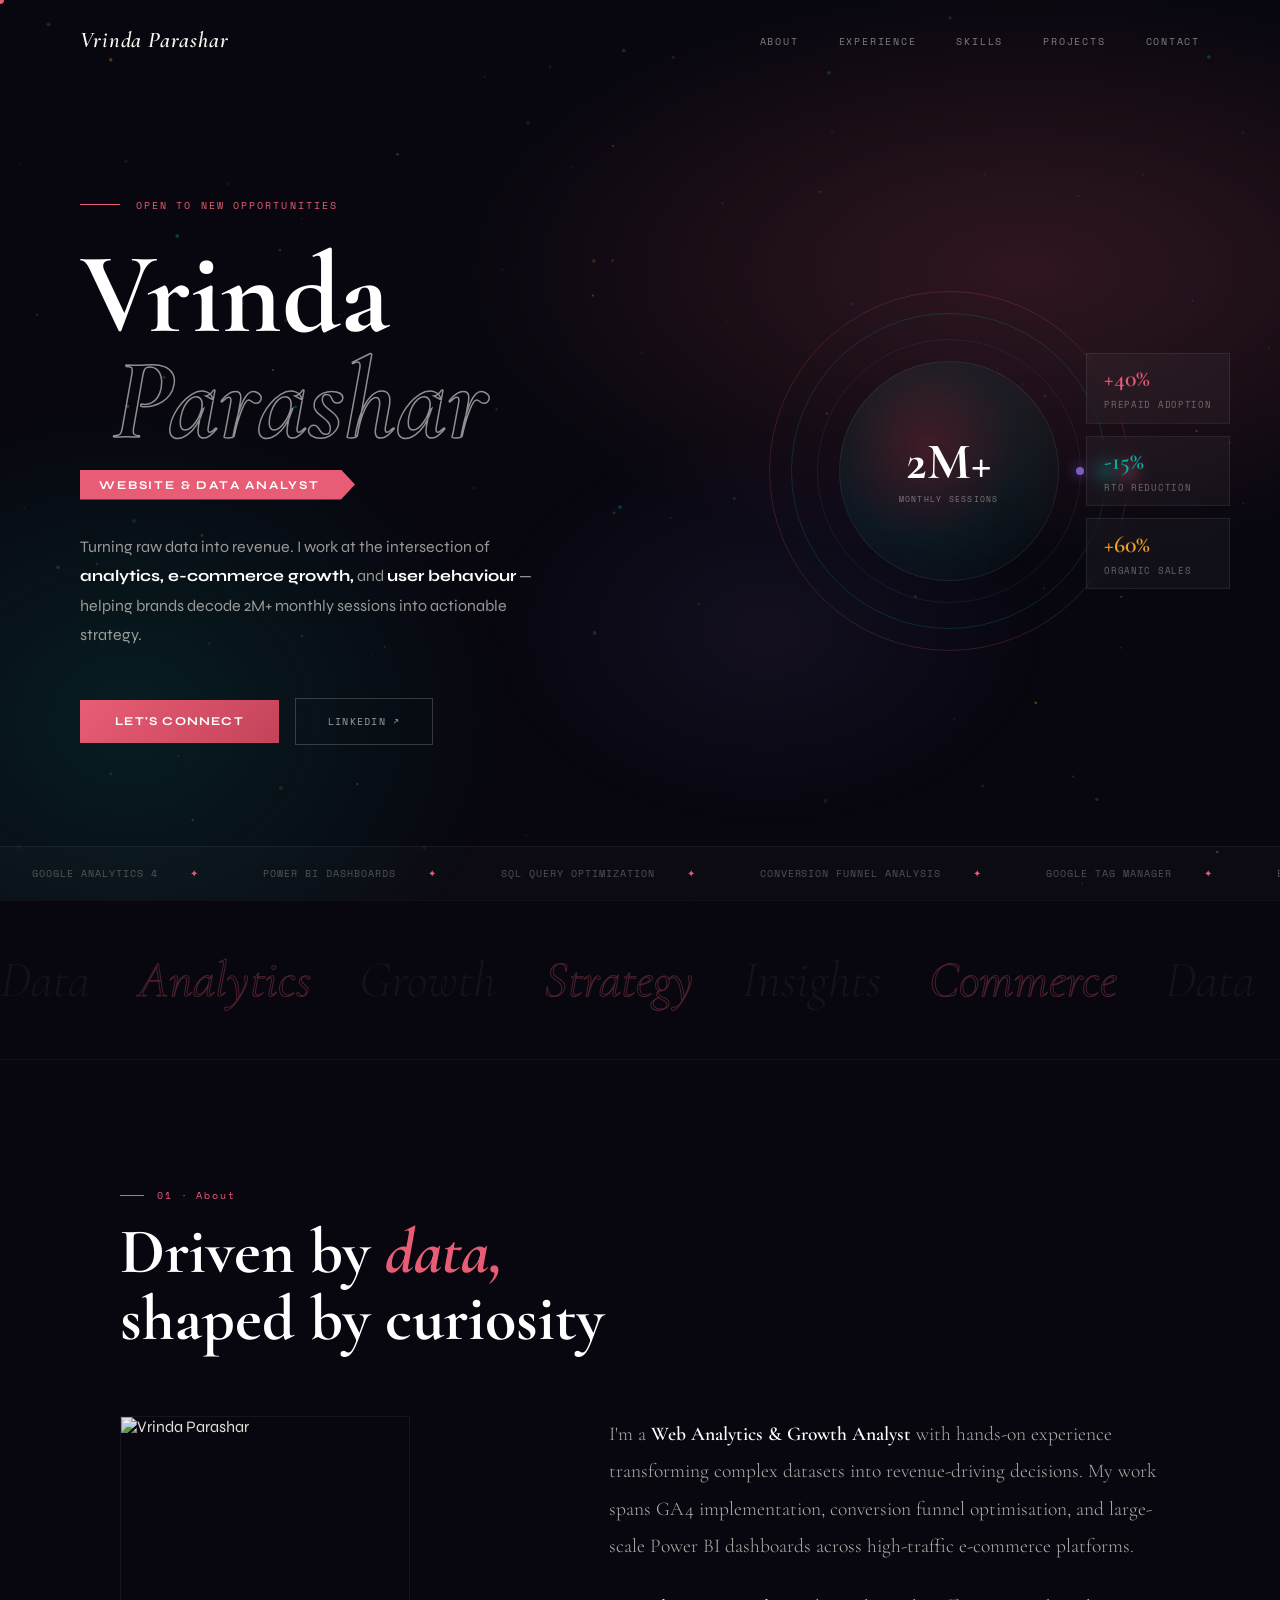
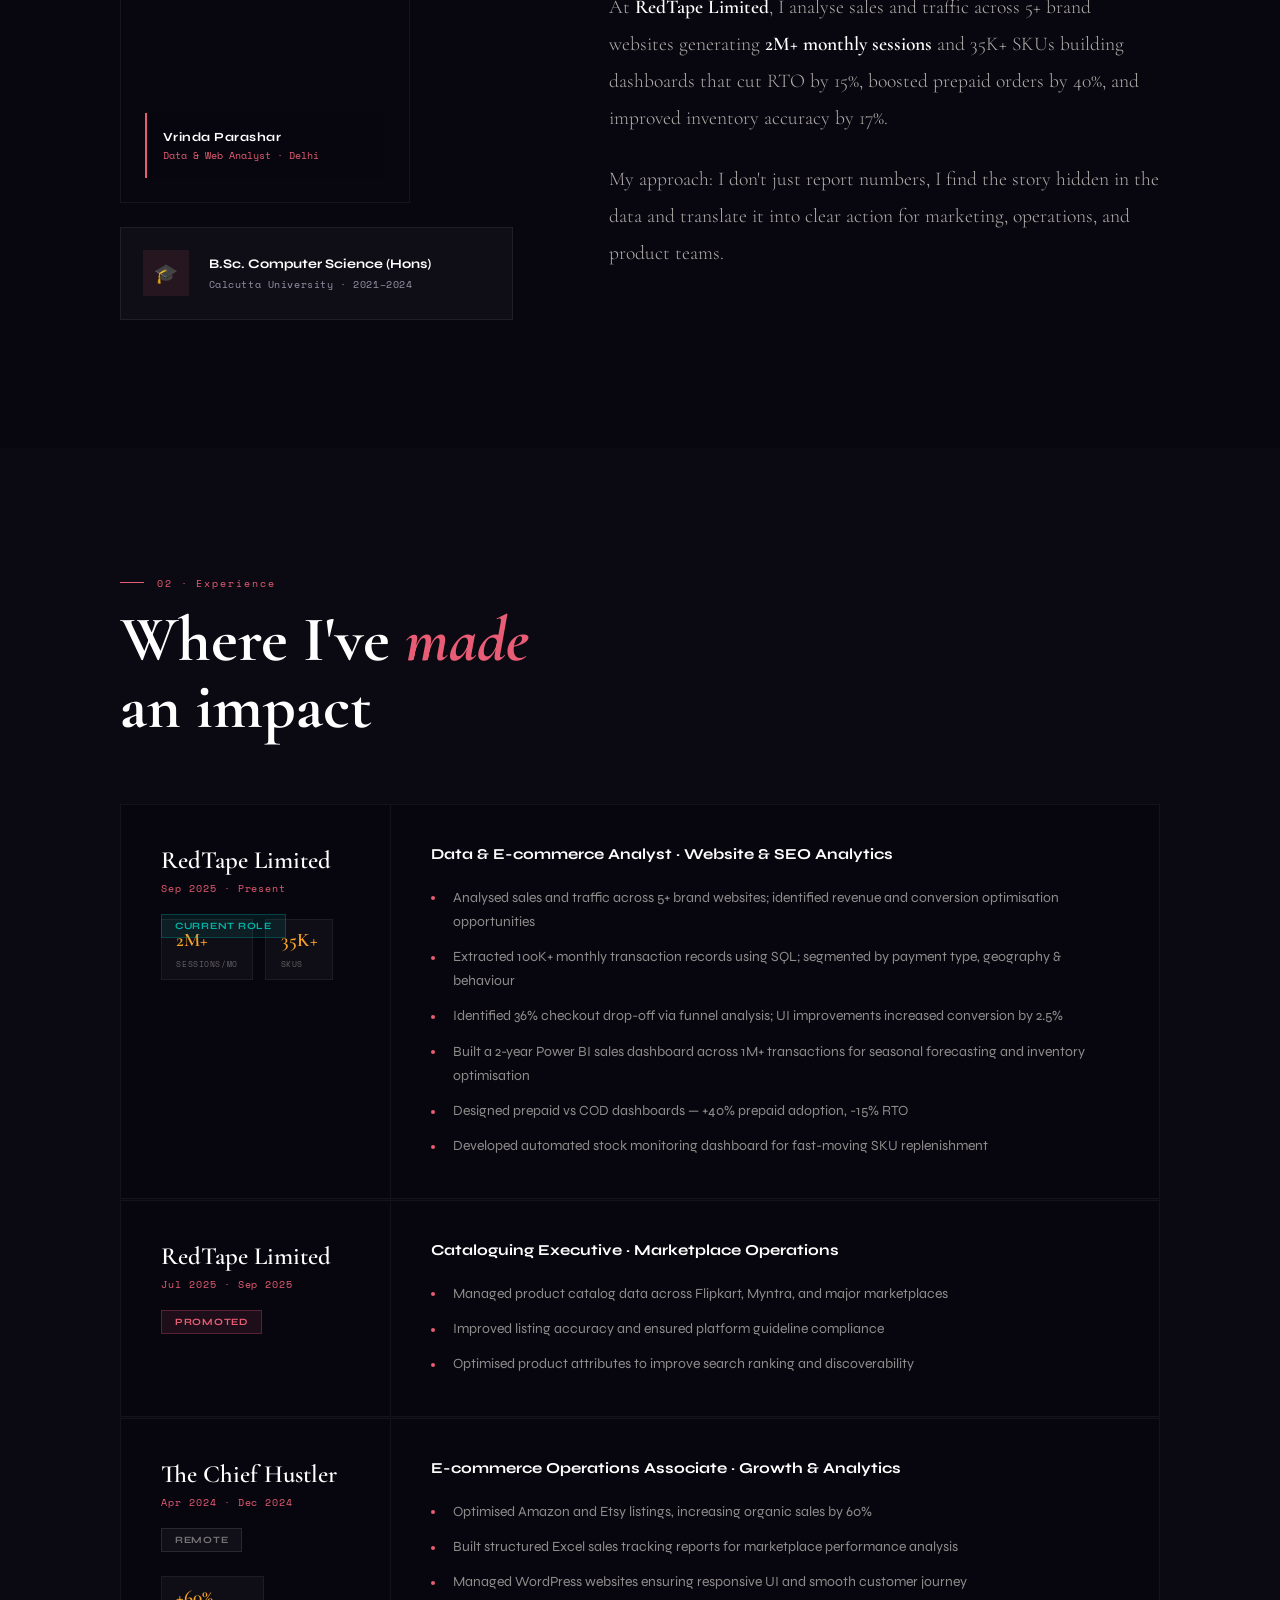
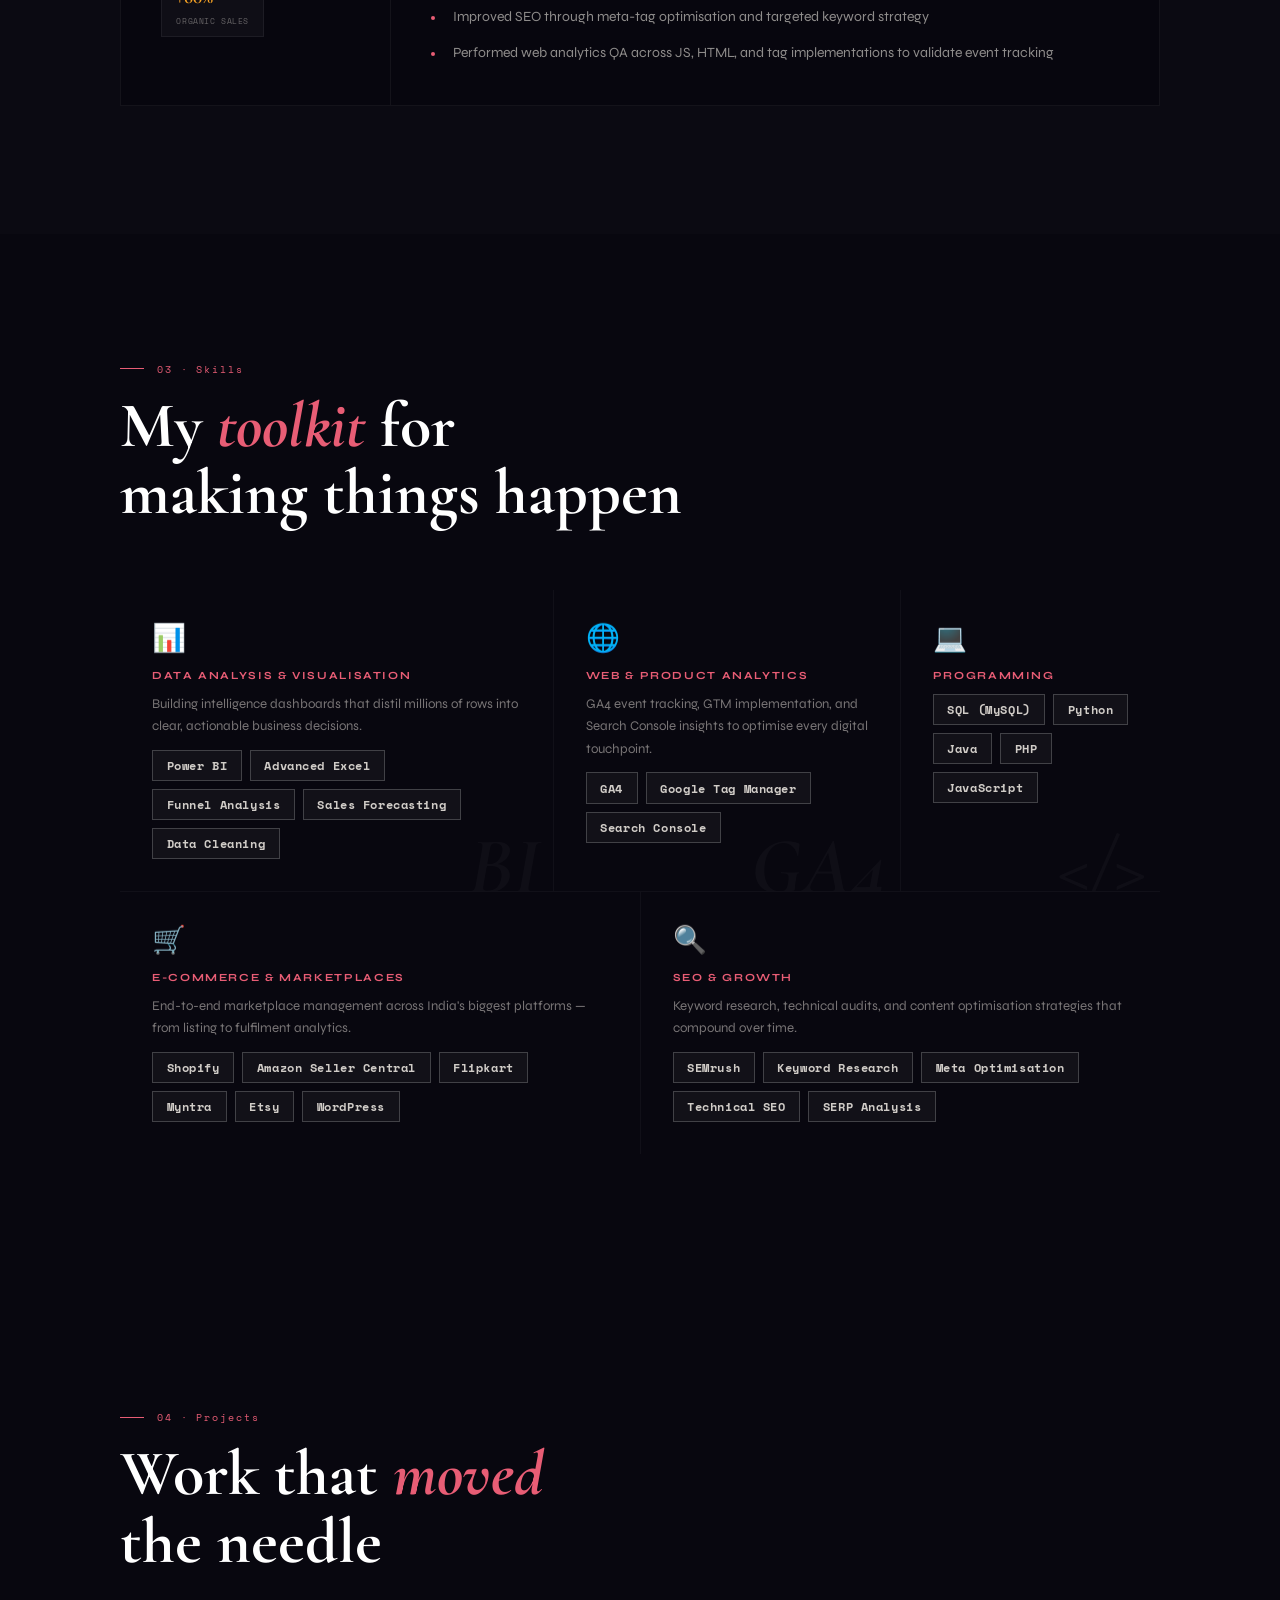
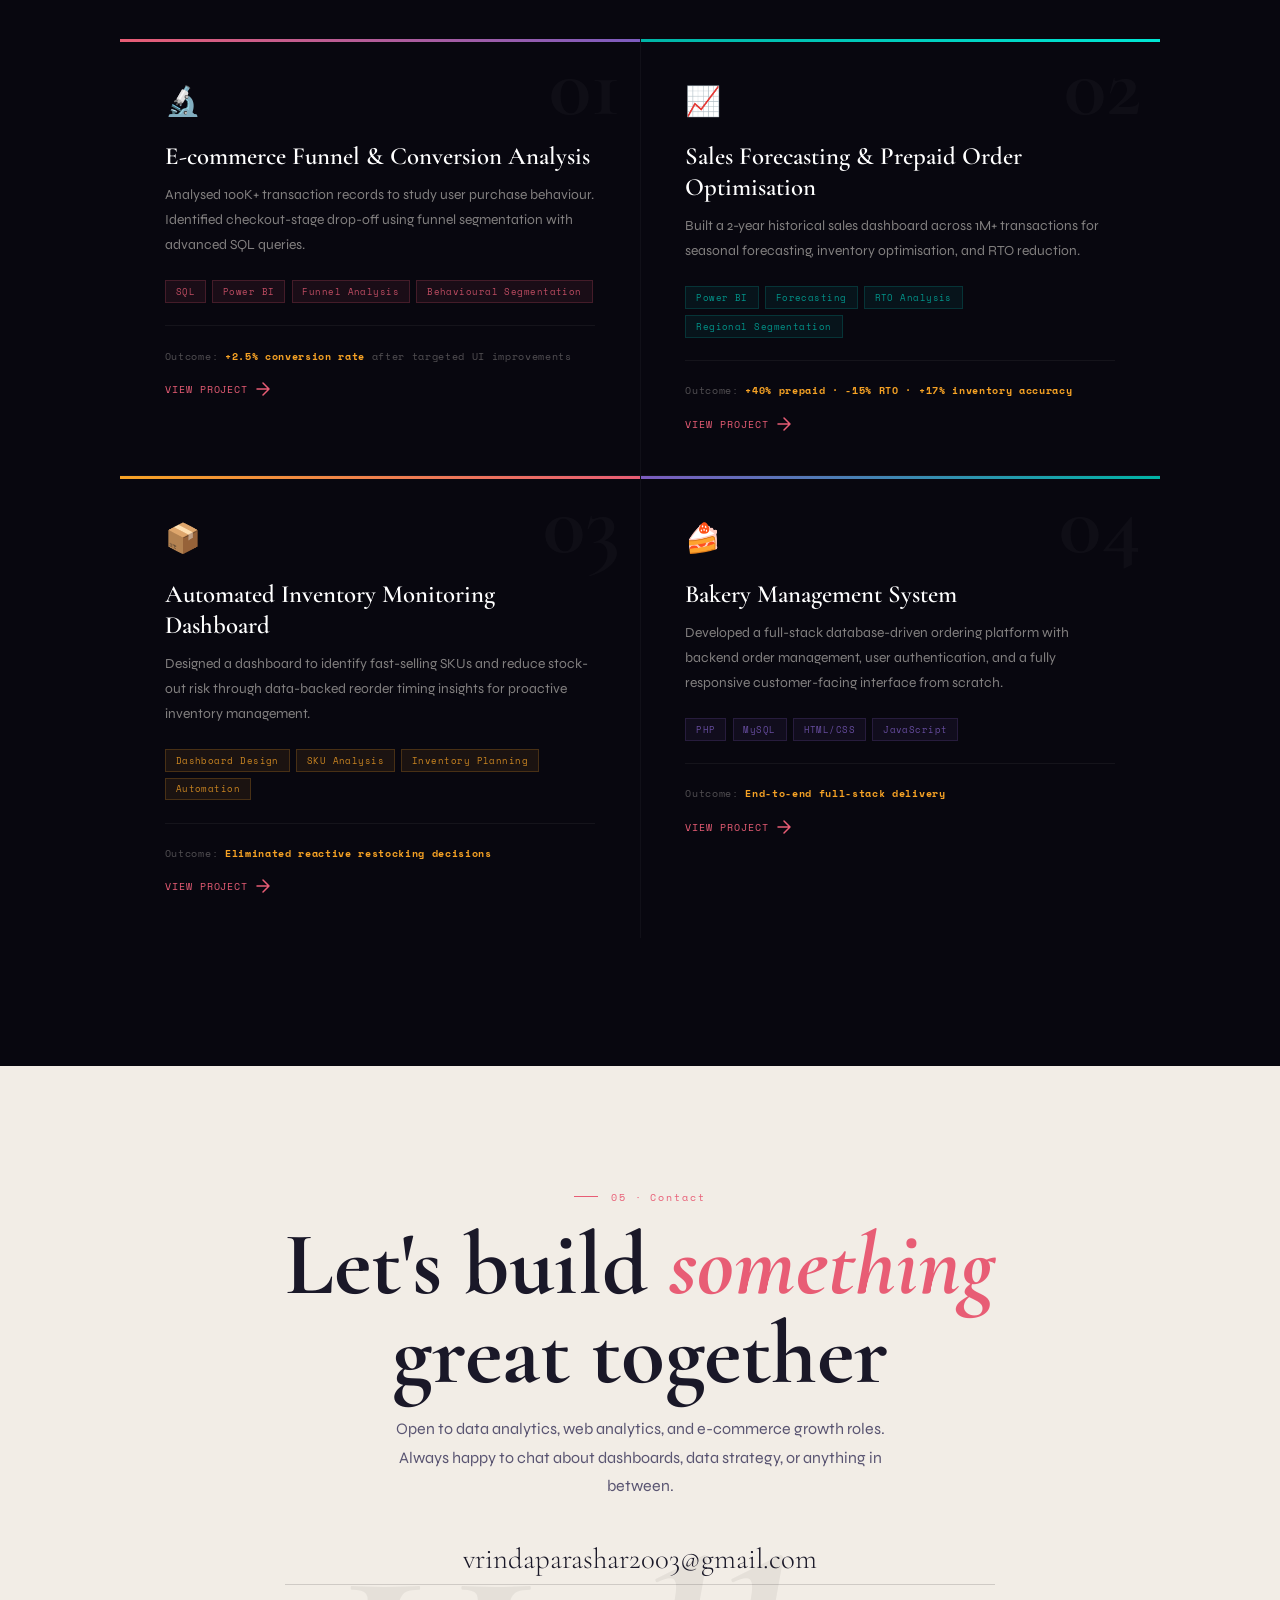
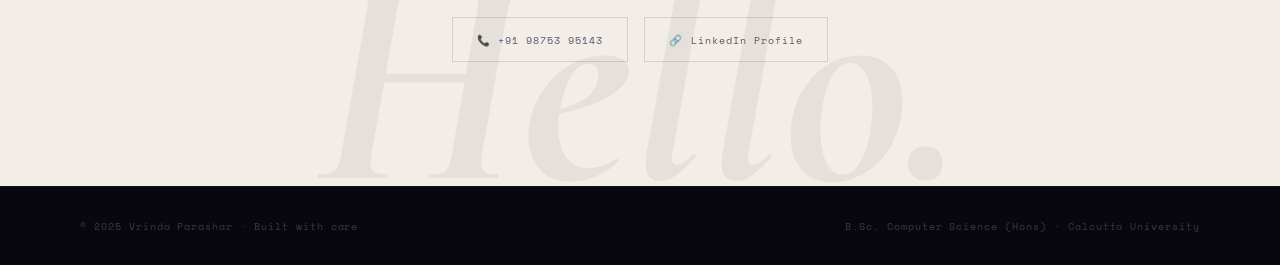
==== commit 6174a04c: "Update index (3).html" ====
--- a/index (3).html
+++ b/index (3).html
@@ -347,8 +347,8 @@
     </div>
     <div class="about-text">
       <p class="reveal">I'm a <strong>Web Analytics &amp; Growth Analyst</strong> with hands-on experience transforming complex datasets into revenue-driving decisions. My work spans GA4 implementation, conversion funnel optimisation, and large-scale Power BI dashboards across high-traffic e-commerce platforms.</p>
-      <p class="reveal d1">At <strong>RedTape Limited</strong>, I analyse sales and traffic across 5+ brand websites generating <strong>2M+ monthly sessions</strong> and 35K+ SKUs — building dashboards that cut RTO by 15%, boosted prepaid orders by 40%, and improved inventory accuracy by 17%.</p>
-      <p class="reveal d2">My approach: I don't just report numbers — I find the story hidden in the data and translate it into clear action for marketing, operations, and product teams.</p>
+      <p class="reveal d1">At <strong>RedTape Limited</strong>, I analyse sales and traffic across 5+ brand websites generating <strong>2M+ monthly sessions</strong> and 35K+ SKUs building dashboards that cut RTO by 15%, boosted prepaid orders by 40%, and improved inventory accuracy by 17%.</p>
+      <p class="reveal d2">My approach: I don't just report numbers, I find the story hidden in the data and translate it into clear action for marketing, operations, and product teams.</p>
     </div>
   </div>
 </section>
